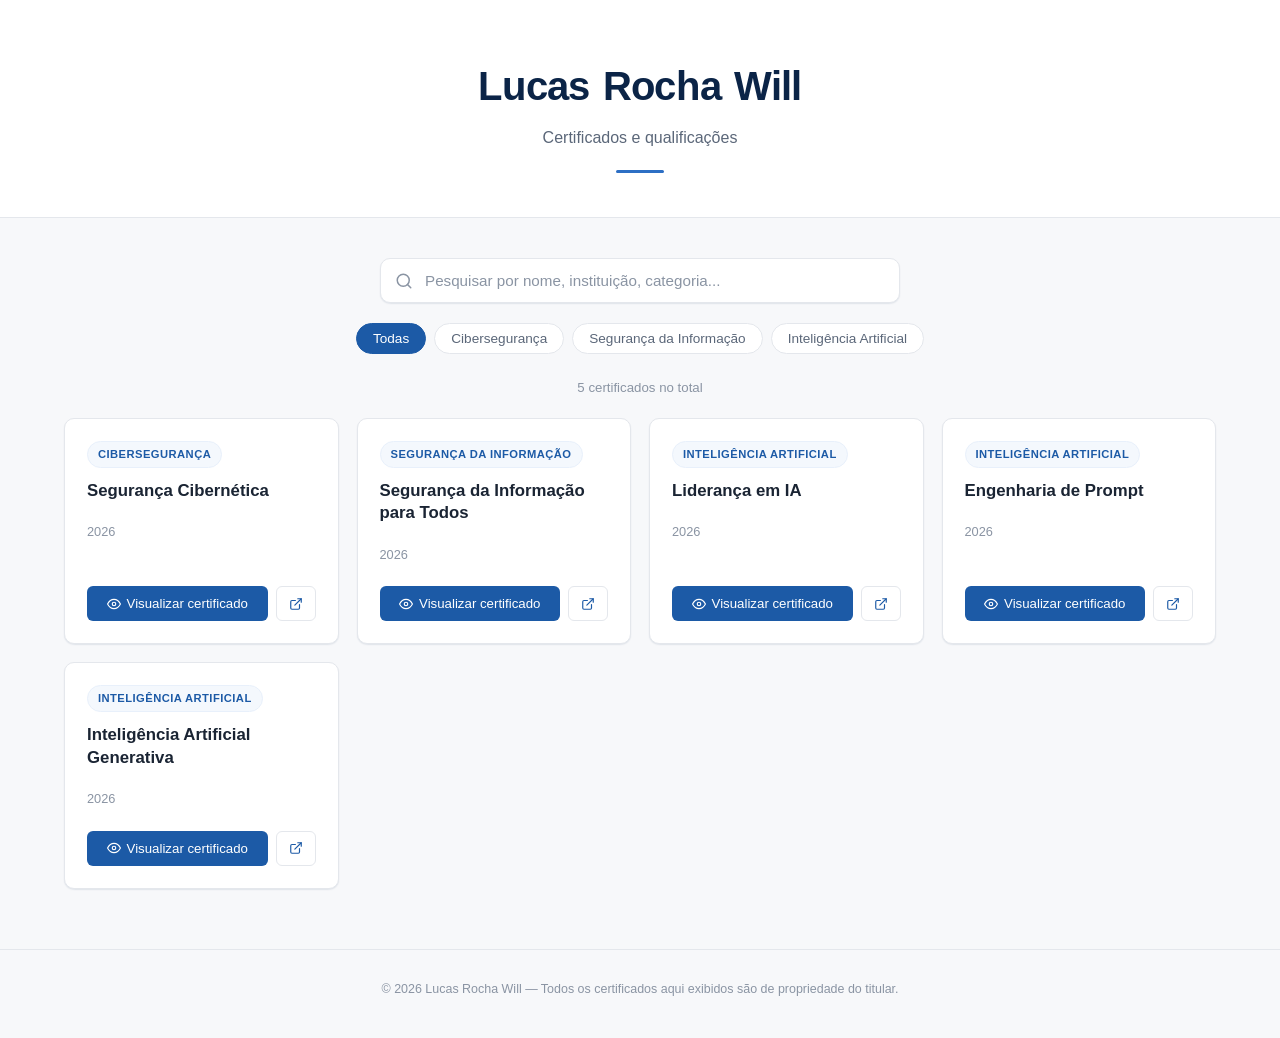
==== index.html @ bfa63f39 "Add files via upload" ====
<!DOCTYPE html>
<html lang="pt-BR">
<head>
<meta charset="UTF-8">
<meta name="viewport" content="width=device-width, initial-scale=1.0, viewport-fit=cover">
<title>Lucas R. W — Meus Certificados</title>
<meta name="description" content="Todos os certificados de Lucas Rocha Will, cursos e formações nas áreas de tecnologia, informática, segurança da informação, cibersegurança e inteligência artificial.">
<meta name="author" content="Lucas Rocha Will">
<meta name="language" content="pt-BR">
<meta name="robots" content="index, follow">
<meta name="googlebot" content="index, follow">
<meta name="keywords" content="lucas will, lucas rocha, lucas rw, Lucas Rocha Will, certificados, certificados profissionais, certificados acadêmicos, cursos, formação, tecnologia, informática, segurança da informação, segurança cibernética, cibersegurança, inteligência artificial, engenharia de prompt">
<meta name="theme-color" content="#0f172a">
<meta property="og:title" content="Lucas R. W. — Certificados.">
<meta property="og:description" content="Confira os certificados e cursos de Lucas Rocha Will nas áreas de tecnologia, informática, segurança da informação, cibersegurança e inteligência artificial.">
<meta property="og:type" content="website">
<meta property="og:locale" content="pt_BR">
<meta property="og:site_name" content="Lucas R. W. — Certificados.">
<meta property="og:url" content="https://lucsrw.github.io">
<meta name="twitter:card" content="summary_large_image">
<meta name="twitter:title" content="Lucas Rocha Will — Meus Certificados">
<meta name="twitter:description" content="Portfólio de certificados e cursos de Lucas Rocha Will nas áreas de tecnologia, segurança da informação, cibersegurança e inteligência artificial.">
<style>
:root{--azul-900:#0b2447;--azul-800:#10315a;--azul-700:#14417a;--azul-600:#1c5aa6;--azul-500:#2d6fc4;--azul-400:#4d8ede;--azul-100:#e8f0fb;--azul-50:#f4f8fd;--branco:#ffffff;--cinza-fundo:#f7f8fa;--cinza-borda:#e4e7ec;--texto-principal:#1a2433;--texto-secundario:#5b6779;--texto-terciario:#8a94a3;--sombra-leve:0 1px 2px rgba(16, 49, 90, 0.06), 0 1px 1px rgba(16, 49, 90, 0.04);--sombra-media:0 8px 24px rgba(16, 49, 90, 0.10);--raio:10px;--raio-peq:6px;--fonte:-apple-system, BlinkMacSystemFont, "Segoe UI", Roboto, "Inter", Helvetica, Arial, sans-serif;--altura-tela:100vh}@supports (height:100dvh){:root{--altura-tela:100dvh}}*{margin:0;padding:0;box-sizing:border-box}html{scroll-behavior:smooth}body{font-family:var(--fonte);background:var(--cinza-fundo);color:var(--texto-principal);line-height:1.5;-webkit-font-smoothing:antialiased}img,svg{display:block;max-width:100%}a{color:inherit;text-decoration:none}button{font-family:inherit;cursor:pointer;border:none;background:none}a:focus-visible,button:focus-visible,input:focus-visible{outline:2px solid var(--azul-500);outline-offset:2px;border-radius:var(--raio-peq)}.cabecalho{background:var(--branco);border-bottom:1px solid var(--cinza-borda);padding:56px 24px 44px;text-align:center}.cabecalho__nome{font-size:clamp(1.75rem, 4vw, 2.5rem);font-weight:700;letter-spacing:-.02em;color:var(--azul-900)}.cabecalho__nome .cabecalho__letra{display:inline-block;opacity:0;transform:translateY(24px) rotate(6deg) scale(.6);filter:blur(4px);animation:encaixarLetra 0.7s cubic-bezier(.2,.9,.25,1.1) forwards;animation-delay:calc(var(--indice-letra) * 45ms)}.cabecalho__nome .cabecalho__espaco{display:inline-block;width:.32em}@keyframes encaixarLetra{0%{opacity:0;transform:translateY(24px) rotate(6deg) scale(.6);filter:blur(4px)}60%{opacity:1;transform:translateY(-3px) rotate(-1deg) scale(1.04);filter:blur(0)}100%{opacity:1;transform:translateY(0) rotate(0) scale(1);filter:blur(0)}}.cabecalho__subtitulo{margin-top:10px;font-size:1rem;color:var(--texto-secundario);font-weight:400;opacity:0;animation:surgirSuave 0.6s ease forwards;animation-delay:0.9s}.cabecalho__linha{width:48px;height:3px;background:var(--azul-500);border-radius:2px;margin:20px auto 0;transform:scaleX(0);animation:expandirLinha 0.6s ease forwards;animation-delay:1.1s}@keyframes surgirSuave{from{opacity:0;transform:translateY(8px)}to{opacity:1;transform:translateY(0)}}@keyframes expandirLinha{to{transform:scaleX(1)}}@media (prefers-reduced-motion:reduce){.cabecalho__nome .cabecalho__letra,.cabecalho__subtitulo,.cabecalho__linha{animation:none!important;opacity:1!important;transform:none!important;filter:none!important}}.container{max-width:1200px;margin:0 auto;padding:0 24px}.barra-ferramentas{padding:40px 0 24px;position:sticky;top:0;background:var(--cinza-fundo);z-index:10}.busca{position:relative;max-width:520px;margin:0 auto 20px}.busca__input{width:100%;padding:13px 16px 13px 44px;font-size:.95rem;color:var(--texto-principal);background:var(--branco);border:1px solid var(--cinza-borda);border-radius:var(--raio);box-shadow:var(--sombra-leve);transition:border-color 0.15s ease,box-shadow 0.15s ease}.busca__input::placeholder{color:var(--texto-terciario)}.busca__input:focus{border-color:var(--azul-500);box-shadow:0 0 0 3px var(--azul-100)}.busca__icone{position:absolute;left:15px;top:50%;transform:translateY(-50%);width:18px;height:18px;color:var(--texto-terciario);pointer-events:none}.filtros{display:flex;flex-wrap:wrap;justify-content:center;gap:8px}.filtro-btn{padding:7px 16px;font-size:.85rem;font-weight:500;color:var(--texto-secundario);background:var(--branco);border:1px solid var(--cinza-borda);border-radius:999px;transition:all 0.15s ease;white-space:nowrap}.filtro-btn:hover{border-color:var(--azul-400);color:var(--azul-600)}.filtro-btn.ativo{background:var(--azul-600);border-color:var(--azul-600);color:var(--branco)}.info-resultado{text-align:center;font-size:.83rem;color:var(--texto-terciario);padding-bottom:20px}.grid-certificados{display:grid;grid-template-columns:1fr;gap:18px;padding-bottom:60px}@media (min-width:620px){.grid-certificados{grid-template-columns:repeat(2,1fr)}}@media (min-width:960px){.grid-certificados{grid-template-columns:repeat(3,1fr)}}@media (min-width:1280px){.grid-certificados{grid-template-columns:repeat(4,1fr)}}.card{background:var(--branco);border:1px solid var(--cinza-borda);border-radius:var(--raio);box-shadow:var(--sombra-leve);padding:22px;display:flex;flex-direction:column;gap:12px;transition:box-shadow 0.2s ease,transform 0.2s ease,border-color 0.2s ease}.card:hover{box-shadow:var(--sombra-media);transform:translateY(-2px);border-color:var(--azul-100)}.card__categoria{display:inline-flex;align-self:flex-start;font-size:.7rem;font-weight:600;letter-spacing:.04em;text-transform:uppercase;color:var(--azul-600);background:var(--azul-50);border:1px solid var(--azul-100);padding:4px 10px;border-radius:999px}.card__titulo{font-size:1.05rem;font-weight:600;color:var(--texto-principal);line-height:1.35}.card__instituicao{font-size:.88rem;color:var(--texto-secundario)}.card__data{font-size:.8rem;color:var(--texto-terciario);margin-top:-4px}.card__acoes{margin-top:auto;padding-top:10px;display:flex;gap:8px;flex-wrap:wrap}.btn{display:inline-flex;align-items:center;justify-content:center;gap:6px;font-size:.83rem;font-weight:500;padding:9px 14px;border-radius:var(--raio-peq);border:1px solid #fff0;transition:background 0.15s ease,border-color 0.15s ease,color 0.15s ease;flex:1;white-space:nowrap}.btn svg{width:14px;height:14px;flex-shrink:0}.btn--principal{background:var(--azul-600);color:var(--branco)}.btn--principal:hover{background:var(--azul-700)}.btn--secundario{background:var(--branco);color:var(--azul-600);border-color:var(--cinza-borda);flex:0 0 auto;padding:9px 12px}.btn--secundario:hover{border-color:var(--azul-400);background:var(--azul-50)}.estado-vazio{grid-column:1 / -1;text-align:center;padding:70px 20px;color:var(--texto-terciario)}.estado-vazio svg{width:40px;height:40px;margin:0 auto 14px;color:var(--azul-100);stroke:var(--azul-300,#9dbde7)}.estado-vazio p{font-size:.95rem}.rodape{text-align:center;padding:30px 20px 40px;font-size:.78rem;color:var(--texto-terciario);border-top:1px solid var(--cinza-borda)}.modal-overlay{position:fixed;inset:0;height:var(--altura-tela);background:rgb(11 36 71 / .55);backdrop-filter:blur(2px);display:flex;align-items:center;justify-content:center;padding:16px;z-index:100;opacity:0;pointer-events:none;transition:opacity 0.2s ease}.modal-overlay.aberto{opacity:1;pointer-events:auto}.modal{background:var(--branco);border-radius:var(--raio);width:100%;max-width:900px;height:min(90vh, 90dvh, 820px);max-height:100%;display:flex;flex-direction:column;overflow:hidden;box-shadow:0 20px 60px rgb(11 36 71 / .35);transform:translateY(10px) scale(.98);transition:transform 0.2s ease}.modal-overlay.aberto .modal{transform:translateY(0) scale(1)}.modal__header{flex-shrink:0;display:flex;align-items:center;justify-content:space-between;gap:12px;padding:16px 20px;padding-top:max(16px, env(safe-area-inset-top));border-bottom:1px solid var(--cinza-borda);flex-wrap:wrap}.modal__titulos{min-width:0;flex:1 1 auto}.modal__titulo{font-size:.98rem;font-weight:600;color:var(--texto-principal);overflow:hidden;text-overflow:ellipsis;white-space:nowrap}.modal__subtitulo{font-size:.8rem;color:var(--texto-terciario);overflow:hidden;text-overflow:ellipsis;white-space:nowrap}.modal__botoes{display:flex;align-items:center;gap:8px;flex-shrink:0}.modal__fechar{width:34px;height:34px;display:flex;align-items:center;justify-content:center;border-radius:var(--raio-peq);color:var(--texto-secundario);transition:background 0.15s ease,color 0.15s ease;flex-shrink:0}.modal__fechar:hover{background:#fde8e8;color:#c0392b}.modal__fechar svg{width:18px;height:18px}.modal__corpo{flex:1 1 auto;min-height:0;background:var(--cinza-fundo);position:relative}.modal__corpo iframe{width:100%;height:100%;border:none;display:block}.modal__fallback{position:absolute;inset:0;display:none;flex-direction:column;align-items:center;justify-content:center;gap:14px;padding:30px;text-align:center;color:var(--texto-secundario)}.modal__fallback.visivel{display:flex}.visualmente-oculto{position:absolute;width:1px;height:1px;overflow:hidden;clip:rect(0,0,0,0);white-space:nowrap}@media (max-width:619px){.cabecalho{padding:44px 20px 34px}.barra-ferramentas{padding:28px 0 18px}.modal-overlay{padding:0;align-items:stretch;justify-content:stretch}.modal{height:var(--altura-tela);max-height:var(--altura-tela);max-width:100%;border-radius:0}.modal__header{padding:14px 16px;padding-top:max(14px, env(safe-area-inset-top))}.modal__botoes .btn--secundario span{display:none}}
</style>
</head>
<body>
  <header class="cabecalho"><h1 class="cabecalho__nome" id="cabecalho-nome" aria-label="Lucas Rocha Will"></h1><p class="cabecalho__subtitulo">Certificados e qualificações</p><div class="cabecalho__linha" aria-hidden="true"></div></header><main class="container"><section class="barra-ferramentas" aria-label="Busca e filtros de certificados"><div class="busca"><svg class="busca__icone" viewBox="0 0 24 24" fill="none" stroke="currentColor" stroke-width="2" stroke-linecap="round" stroke-linejoin="round" aria-hidden="true"><circle cx="11" cy="11" r="8"></circle><line x1="21" y1="21" x2="16.65" y2="16.65"></line></svg><label for="campo-busca" class="visualmente-oculto">Pesquisar certificados</label><input type="text" id="campo-busca" class="busca__input" placeholder="Pesquisar por nome, instituição, categoria..." autocomplete="off" ></div><div class="filtros" id="filtros" role="group" aria-label="Filtrar por categoria"></div></section><p class="info-resultado" id="info-resultado" aria-live="polite"></p><section class="grid-certificados" id="grid-certificados" aria-live="polite"></section></main><footer class="rodape"><p>&copy; <span id="ano-atual"></span> Lucas Rocha Will — Todos os certificados aqui exibidos são de propriedade do titular.</p></footer><div class="modal-overlay" id="sobreposicao-modal" role="dialog" aria-modal="true" aria-labelledby="modal-titulo"><div class="modal"><div class="modal__header"><div class="modal__titulos"><p class="modal__titulo" id="modal-titulo">Título do certificado</p><p class="modal__subtitulo" id="modal-subtitulo">Instituição</p></div><div class="modal__botoes"><a href="#" target="_blank" rel="noopener" class="btn btn--secundario" id="modal-abrir-nova-aba"><svg viewBox="0 0 24 24" fill="none" stroke="currentColor" stroke-width="2" stroke-linecap="round" stroke-linejoin="round" aria-hidden="true"><path d="M18 13v6a2 2 0 0 1-2 2H5a2 2 0 0 1-2-2V8a2 2 0 0 1 2-2h6"></path><polyline points="15 3 21 3 21 9"></polyline><line x1="10" y1="14" x2="21" y2="3"></line></svg><span>Nova aba</span></a><button class="modal__fechar" id="modal-fechar" aria-label="Fechar visualização"><svg viewBox="0 0 24 24" fill="none" stroke="currentColor" stroke-width="2" stroke-linecap="round" stroke-linejoin="round" aria-hidden="true"><line x1="18" y1="6" x2="6" y2="18"></line><line x1="6" y1="6" x2="18" y2="18"></line></svg></button></div></div><div class="modal__corpo"><iframe id="modal-iframe" title="Visualização do certificado em PDF"></iframe><div class="modal__fallback" id="modal-fallback"><p>Não foi possível exibir o PDF diretamente neste navegador.</p><a href="#" target="_blank" rel="noopener" class="btn btn--principal" id="modal-fallback-link" style="flex:none; padding:10px 20px;"> Abrir PDF em nova aba </a></div></div></div></div>
  <script>
const certificados=[{titulo:"Segurança Cibernética",instituicao:"",categoria:"Cibersegurança",data:"2026",arquivo:"certificados/seguranca-cibernetica.pdf",palavrasChave:["segurança","cibernética","cibersegurança"]},{titulo:"Segurança da Informação para Todos",instituicao:"",categoria:"Segurança da Informação",data:"2026",arquivo:"certificados/seguranca-da-informacao-para-todos.pdf",palavrasChave:["segurança","informação","segurança da informação"]},{titulo:"Liderança em IA",instituicao:"",categoria:"Inteligência Artificial",data:"2026",arquivo:"certificados/lideranca-em-ia.pdf",palavrasChave:["liderança","IA","inteligência artificial"]},{titulo:"Engenharia de Prompt",instituicao:"",categoria:"Inteligência Artificial",data:"2026",arquivo:"certificados/engenharia-de-prompt.pdf",palavrasChave:["engenharia de prompt","prompt","IA","inteligência artificial"]},{titulo:"Inteligência Artificial Generativa",instituicao:"",categoria:"Inteligência Artificial",data:"2026",arquivo:"certificados/inteligencia-artificial-generativa.pdf",palavrasChave:["inteligência artificial","IA","IA generativa","inteligência artificial generativa"]}];const elementoGrade=document.getElementById('grid-certificados');const elementoBusca=document.getElementById('campo-busca');const elementoFiltros=document.getElementById('filtros');const elementoInfoResultado=document.getElementById('info-resultado');const elementoNomeCabecalho=document.getElementById('cabecalho-nome');const sobreposicaoModal=document.getElementById('sobreposicao-modal');const iframeModal=document.getElementById('modal-iframe');const tituloModal=document.getElementById('modal-titulo');const subtituloModal=document.getElementById('modal-subtitulo');const linkNovaAbaModal=document.getElementById('modal-abrir-nova-aba');const botaoFecharModal=document.getElementById('modal-fechar');const fallbackModal=document.getElementById('modal-fallback');const linkFallbackModal=document.getElementById('modal-fallback-link');let categoriaAtiva='Todas';let ultimoElementoFocado=null;const iconeOlho=`
    <svg viewBox="0 0 24 24" fill="none" stroke="currentColor" stroke-width="2" stroke-linecap="round" stroke-linejoin="round" aria-hidden="true">
      <path d="M1 12s4-8 11-8 11 8 11 8-4 8-11 8-11-8-11-8z"></path>
      <circle cx="12" cy="12" r="3"></circle>
    </svg>`;const iconeExterno=`
    <svg viewBox="0 0 24 24" fill="none" stroke="currentColor" stroke-width="2" stroke-linecap="round" stroke-linejoin="round" aria-hidden="true">
      <path d="M18 13v6a2 2 0 0 1-2 2H5a2 2 0 0 1-2-2V8a2 2 0 0 1 2-2h6"></path>
      <polyline points="15 3 21 3 21 9"></polyline>
      <line x1="10" y1="14" x2="21" y2="3"></line>
    </svg>`;function animarNomeCabecalho(){const nome='Lucas Rocha Will';elementoNomeCabecalho.innerHTML=nome.split('').map((caractere,indice)=>{if(caractere===' '){return'<span class="cabecalho__espaco" aria-hidden="true"></span>'}
return `<span class="cabecalho__letra" style="--indice-letra:${indice}" aria-hidden="true">${escaparHtml(caractere)}</span>`}).join('')}
function montarFiltros(){const categorias=['Todas',...new Set(certificados.map(c=>c.categoria))];elementoFiltros.innerHTML=categorias.map(cat=>`
      <button
        class="filtro-btn ${cat === categoriaAtiva ? 'ativo' : ''}"
        data-categoria="${escaparHtml(cat)}"
        aria-pressed="${cat === categoriaAtiva}"
      >${escaparHtml(cat)}</button>
    `).join('');elementoFiltros.querySelectorAll('.filtro-btn').forEach(botao=>{botao.addEventListener('click',()=>{categoriaAtiva=botao.dataset.categoria;montarFiltros();renderizarCertificados()})})}
function normalizar(texto){return(texto||'').toString().toLowerCase().normalize('NFD').replace(/[\u0300-\u036f]/g,'')}
function escaparHtml(texto){const div=document.createElement('div');div.textContent=texto;return div.innerHTML}
function filtrarCertificados(){const termo=normalizar(elementoBusca.value.trim());return certificados.filter(certificado=>{const combinaCategoria=categoriaAtiva==='Todas'||certificado.categoria===categoriaAtiva;if(!combinaCategoria)return!1;if(!termo)return!0;const camposBusca=normalizar([certificado.titulo,certificado.instituicao,certificado.categoria,...(certificado.palavrasChave||[])].join(' '));return camposBusca.includes(termo)})}
function renderizarCertificados(){const resultado=filtrarCertificados();if(resultado.length===0){elementoGrade.innerHTML=`
        <div class="estado-vazio">
          <svg viewBox="0 0 24 24" fill="none" stroke="currentColor" stroke-width="1.5" stroke-linecap="round" stroke-linejoin="round" aria-hidden="true">
            <path d="M14 2H6a2 2 0 0 0-2 2v16a2 2 0 0 0 2 2h12a2 2 0 0 0 2-2V8z"></path>
            <polyline points="14 2 14 8 20 8"></polyline>
          </svg>
          <p>Nenhum certificado encontrado.</p>
        </div>
      `;elementoInfoResultado.textContent='';return}
elementoGrade.innerHTML=resultado.map((certificado,indice)=>`
      <article class="card">
        <span class="card__categoria">${escaparHtml(certificado.categoria)}</span>
        <h2 class="card__titulo">${escaparHtml(certificado.titulo)}</h2>
        <p class="card__instituicao">${escaparHtml(certificado.instituicao)}</p>
        ${certificado.data ? `<p class="card__data">${escaparHtml(certificado.data)}</p>` : ''}
        <div class="card__acoes">
          <button class="btn btn--principal" data-abrir-modal="${indice}">
            ${iconeOlho}
            Visualizar certificado
          </button>
          <a class="btn btn--secundario" href="${escaparHtml(certificado.arquivo)}" target="_blank" rel="noopener" aria-label="Abrir ${escaparHtml(certificado.titulo)} em nova aba">
            ${iconeExterno}
          </a>
        </div>
      </article>
    `).join('');elementoGrade.querySelectorAll('[data-abrir-modal]').forEach(botao=>{botao.addEventListener('click',()=>{const certificado=resultado[Number(botao.dataset.abrirModal)];abrirModal(certificado)})});const total=certificados.length;const encontrados=resultado.length;elementoInfoResultado.textContent=(elementoBusca.value.trim()||categoriaAtiva!=='Todas')?`${encontrados} de ${total} certificado${total !== 1 ? 's' : ''} encontrado${encontrados !== 1 ? 's' : ''}`:`${total} certificado${total !== 1 ? 's' : ''} no total`}
function abrirModal(certificado){ultimoElementoFocado=document.activeElement;tituloModal.textContent=certificado.titulo;subtituloModal.textContent=certificado.instituicao;linkNovaAbaModal.href=certificado.arquivo;linkFallbackModal.href=certificado.arquivo;fallbackModal.classList.remove('visivel');iframeModal.style.display='block';iframeModal.src=certificado.arquivo;iframeModal.onerror=()=>{iframeModal.style.display='none';fallbackModal.classList.add('visivel')};sobreposicaoModal.classList.add('aberto');document.body.style.overflow='hidden';botaoFecharModal.focus()}
function fecharModal(){sobreposicaoModal.classList.remove('aberto');document.body.style.overflow='';iframeModal.src='';if(ultimoElementoFocado){ultimoElementoFocado.focus()}}
botaoFecharModal.addEventListener('click',fecharModal);sobreposicaoModal.addEventListener('click',(evento)=>{if(evento.target===sobreposicaoModal)fecharModal();});document.addEventListener('keydown',(evento)=>{if(evento.key==='Escape'&&sobreposicaoModal.classList.contains('aberto')){fecharModal()}});elementoBusca.addEventListener('input',renderizarCertificados);document.getElementById('ano-atual').textContent=new Date().getFullYear();animarNomeCabecalho();montarFiltros();renderizarCertificados()
  </script>
</body>
</html>
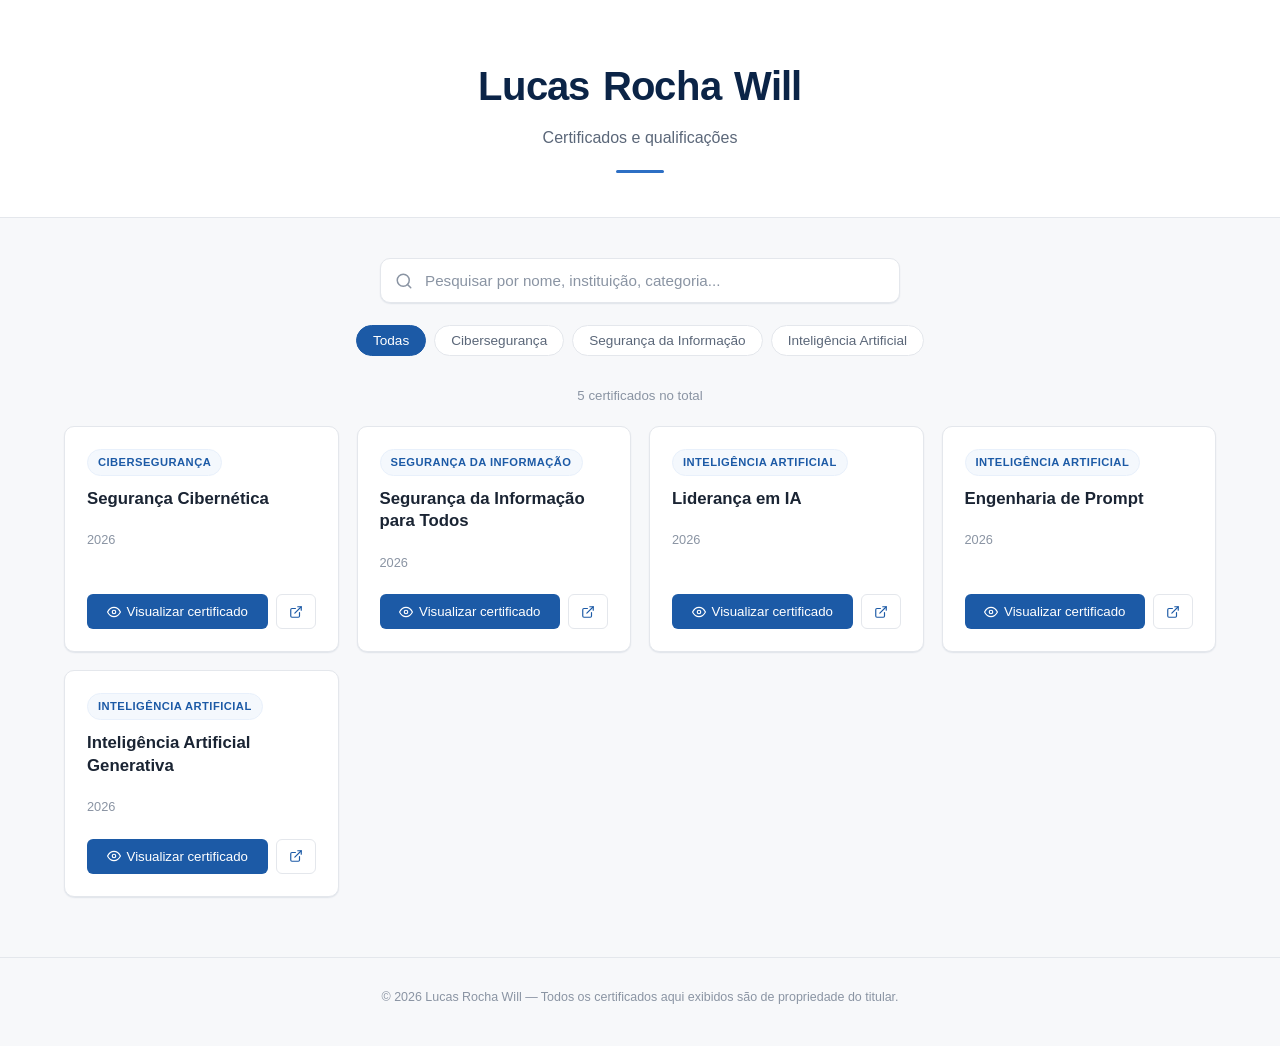
==== commit b6aa87b9: "update fix bug" ====
--- a/index.html
+++ b/index.html
@@ -21,8 +21,7 @@
 <meta name="twitter:title" content="Lucas Rocha Will — Meus Certificados">
 <meta name="twitter:description" content="Portfólio de certificados e cursos de Lucas Rocha Will nas áreas de tecnologia, segurança da informação, cibersegurança e inteligência artificial.">
 <style>
-:root{--azul-900:#0b2447;--azul-800:#10315a;--azul-700:#14417a;--azul-600:#1c5aa6;--azul-500:#2d6fc4;--azul-400:#4d8ede;--azul-100:#e8f0fb;--azul-50:#f4f8fd;--branco:#ffffff;--cinza-fundo:#f7f8fa;--cinza-borda:#e4e7ec;--texto-principal:#1a2433;--texto-secundario:#5b6779;--texto-terciario:#8a94a3;--sombra-leve:0 1px 2px rgba(16, 49, 90, 0.06), 0 1px 1px rgba(16, 49, 90, 0.04);--sombra-media:0 8px 24px rgba(16, 49, 90, 0.10);--raio:10px;--raio-peq:6px;--fonte:-apple-system, BlinkMacSystemFont, "Segoe UI", Roboto, "Inter", Helvetica, Arial, sans-serif;--altura-tela:100vh}@supports (height:100dvh){:root{--altura-tela:100dvh}}*{margin:0;padding:0;box-sizing:border-box}html{scroll-behavior:smooth}body{font-family:var(--fonte);background:var(--cinza-fundo);color:var(--texto-principal);line-height:1.5;-webkit-font-smoothing:antialiased}img,svg{display:block;max-width:100%}a{color:inherit;text-decoration:none}button{font-family:inherit;cursor:pointer;border:none;background:none}a:focus-visible,button:focus-visible,input:focus-visible{outline:2px solid var(--azul-500);outline-offset:2px;border-radius:var(--raio-peq)}.cabecalho{background:var(--branco);border-bottom:1px solid var(--cinza-borda);padding:56px 24px 44px;text-align:center}.cabecalho__nome{font-size:clamp(1.75rem, 4vw, 2.5rem);font-weight:700;letter-spacing:-.02em;color:var(--azul-900)}.cabecalho__nome .cabecalho__letra{display:inline-block;opacity:0;transform:translateY(24px) rotate(6deg) scale(.6);filter:blur(4px);animation:encaixarLetra 0.7s cubic-bezier(.2,.9,.25,1.1) forwards;animation-delay:calc(var(--indice-letra) * 45ms)}.cabecalho__nome .cabecalho__espaco{display:inline-block;width:.32em}@keyframes encaixarLetra{0%{opacity:0;transform:translateY(24px) rotate(6deg) scale(.6);filter:blur(4px)}60%{opacity:1;transform:translateY(-3px) rotate(-1deg) scale(1.04);filter:blur(0)}100%{opacity:1;transform:translateY(0) rotate(0) scale(1);filter:blur(0)}}.cabecalho__subtitulo{margin-top:10px;font-size:1rem;color:var(--texto-secundario);font-weight:400;opacity:0;animation:surgirSuave 0.6s ease forwards;animation-delay:0.9s}.cabecalho__linha{width:48px;height:3px;background:var(--azul-500);border-radius:2px;margin:20px auto 0;transform:scaleX(0);animation:expandirLinha 0.6s ease forwards;animation-delay:1.1s}@keyframes surgirSuave{from{opacity:0;transform:translateY(8px)}to{opacity:1;transform:translateY(0)}}@keyframes expandirLinha{to{transform:scaleX(1)}}@media (prefers-reduced-motion:reduce){.cabecalho__nome .cabecalho__letra,.cabecalho__subtitulo,.cabecalho__linha{animation:none!important;opacity:1!important;transform:none!important;filter:none!important}}.container{max-width:1200px;margin:0 auto;padding:0 24px}.barra-ferramentas{padding:40px 0 24px;position:sticky;top:0;background:var(--cinza-fundo);z-index:10}.busca{position:relative;max-width:520px;margin:0 auto 20px}.busca__input{width:100%;padding:13px 16px 13px 44px;font-size:.95rem;color:var(--texto-principal);background:var(--branco);border:1px solid var(--cinza-borda);border-radius:var(--raio);box-shadow:var(--sombra-leve);transition:border-color 0.15s ease,box-shadow 0.15s ease}.busca__input::placeholder{color:var(--texto-terciario)}.busca__input:focus{border-color:var(--azul-500);box-shadow:0 0 0 3px var(--azul-100)}.busca__icone{position:absolute;left:15px;top:50%;transform:translateY(-50%);width:18px;height:18px;color:var(--texto-terciario);pointer-events:none}.filtros{display:flex;flex-wrap:wrap;justify-content:center;gap:8px}.filtro-btn{padding:7px 16px;font-size:.85rem;font-weight:500;color:var(--texto-secundario);background:var(--branco);border:1px solid var(--cinza-borda);border-radius:999px;transition:all 0.15s ease;white-space:nowrap}.filtro-btn:hover{border-color:var(--azul-400);color:var(--azul-600)}.filtro-btn.ativo{background:var(--azul-600);border-color:var(--azul-600);color:var(--branco)}.info-resultado{text-align:center;font-size:.83rem;color:var(--texto-terciario);padding-bottom:20px}.grid-certificados{display:grid;grid-template-columns:1fr;gap:18px;padding-bottom:60px}@media (min-width:620px){.grid-certificados{grid-template-columns:repeat(2,1fr)}}@media (min-width:960px){.grid-certificados{grid-template-columns:repeat(3,1fr)}}@media (min-width:1280px){.grid-certificados{grid-template-columns:repeat(4,1fr)}}.card{background:var(--branco);border:1px solid var(--cinza-borda);border-radius:var(--raio);box-shadow:var(--sombra-leve);padding:22px;display:flex;flex-direction:column;gap:12px;transition:box-shadow 0.2s ease,transform 0.2s ease,border-color 0.2s ease}.card:hover{box-shadow:var(--sombra-media);transform:translateY(-2px);border-color:var(--azul-100)}.card__categoria{display:inline-flex;align-self:flex-start;font-size:.7rem;font-weight:600;letter-spacing:.04em;text-transform:uppercase;color:var(--azul-600);background:var(--azul-50);border:1px solid var(--azul-100);padding:4px 10px;border-radius:999px}.card__titulo{font-size:1.05rem;font-weight:600;color:var(--texto-principal);line-height:1.35}.card__instituicao{font-size:.88rem;color:var(--texto-secundario)}.card__data{font-size:.8rem;color:var(--texto-terciario);margin-top:-4px}.card__acoes{margin-top:auto;padding-top:10px;display:flex;gap:8px;flex-wrap:wrap}.btn{display:inline-flex;align-items:center;justify-content:center;gap:6px;font-size:.83rem;font-weight:500;padding:9px 14px;border-radius:var(--raio-peq);border:1px solid #fff0;transition:background 0.15s ease,border-color 0.15s ease,color 0.15s ease;flex:1;white-space:nowrap}.btn svg{width:14px;height:14px;flex-shrink:0}.btn--principal{background:var(--azul-600);color:var(--branco)}.btn--principal:hover{background:var(--azul-700)}.btn--secundario{background:var(--branco);color:var(--azul-600);border-color:var(--cinza-borda);flex:0 0 auto;padding:9px 12px}.btn--secundario:hover{border-color:var(--azul-400);background:var(--azul-50)}.estado-vazio{grid-column:1 / -1;text-align:center;padding:70px 20px;color:var(--texto-terciario)}.estado-vazio svg{width:40px;height:40px;margin:0 auto 14px;color:var(--azul-100);stroke:var(--azul-300,#9dbde7)}.estado-vazio p{font-size:.95rem}.rodape{text-align:center;padding:30px 20px 40px;font-size:.78rem;color:var(--texto-terciario);border-top:1px solid var(--cinza-borda)}.modal-overlay{position:fixed;inset:0;height:var(--altura-tela);background:rgb(11 36 71 / .55);backdrop-filter:blur(2px);display:flex;align-items:center;justify-content:center;padding:16px;z-index:100;opacity:0;pointer-events:none;transition:opacity 0.2s ease}.modal-overlay.aberto{opacity:1;pointer-events:auto}.modal{background:var(--branco);border-radius:var(--raio);width:100%;max-width:900px;height:min(90vh, 90dvh, 820px);max-height:100%;display:flex;flex-direction:column;overflow:hidden;box-shadow:0 20px 60px rgb(11 36 71 / .35);transform:translateY(10px) scale(.98);transition:transform 0.2s ease}.modal-overlay.aberto .modal{transform:translateY(0) scale(1)}.modal__header{flex-shrink:0;display:flex;align-items:center;justify-content:space-between;gap:12px;padding:16px 20px;padding-top:max(16px, env(safe-area-inset-top));border-bottom:1px solid var(--cinza-borda);flex-wrap:wrap}.modal__titulos{min-width:0;flex:1 1 auto}.modal__titulo{font-size:.98rem;font-weight:600;color:var(--texto-principal);overflow:hidden;text-overflow:ellipsis;white-space:nowrap}.modal__subtitulo{font-size:.8rem;color:var(--texto-terciario);overflow:hidden;text-overflow:ellipsis;white-space:nowrap}.modal__botoes{display:flex;align-items:center;gap:8px;flex-shrink:0}.modal__fechar{width:34px;height:34px;display:flex;align-items:center;justify-content:center;border-radius:var(--raio-peq);color:var(--texto-secundario);transition:background 0.15s ease,color 0.15s ease;flex-shrink:0}.modal__fechar:hover{background:#fde8e8;color:#c0392b}.modal__fechar svg{width:18px;height:18px}.modal__corpo{flex:1 1 auto;min-height:0;background:var(--cinza-fundo);position:relative}.modal__corpo iframe{width:100%;height:100%;border:none;display:block}.modal__fallback{position:absolute;inset:0;display:none;flex-direction:column;align-items:center;justify-content:center;gap:14px;padding:30px;text-align:center;color:var(--texto-secundario)}.modal__fallback.visivel{display:flex}.visualmente-oculto{position:absolute;width:1px;height:1px;overflow:hidden;clip:rect(0,0,0,0);white-space:nowrap}@media (max-width:619px){.cabecalho{padding:44px 20px 34px}.barra-ferramentas{padding:28px 0 18px}.modal-overlay{padding:0;align-items:stretch;justify-content:stretch}.modal{height:var(--altura-tela);max-height:var(--altura-tela);max-width:100%;border-radius:0}.modal__header{padding:14px 16px;padding-top:max(14px, env(safe-area-inset-top))}.modal__botoes .btn--secundario span{display:none}}
-</style>
+:root{--azul-900:#0b2447;--azul-800:#10315a;--azul-700:#14417a;--azul-600:#1c5aa6;--azul-500:#2d6fc4;--azul-400:#4d8ede;--azul-100:#e8f0fb;--azul-50:#f4f8fd;--branco:#ffffff;--cinza-fundo:#f7f8fa;--cinza-borda:#e4e7ec;--texto-principal:#1a2433;--texto-secundario:#5b6779;--texto-terciario:#8a94a3;--sombra-leve:0 1px 2px rgba(16, 49, 90, 0.06), 0 1px 1px rgba(16, 49, 90, 0.04);--sombra-media:0 8px 24px rgba(16, 49, 90, 0.10);--raio:10px;--raio-peq:6px;--fonte:-apple-system, BlinkMacSystemFont, "Segoe UI", Roboto, "Inter", Helvetica, Arial, sans-serif;--altura-tela:100vh}@supports (height:100dvh){:root{--altura-tela:100dvh}}*{margin:0;padding:0;box-sizing:border-box}html{scroll-behavior:smooth}body{font-family:var(--fonte);background:var(--cinza-fundo);color:var(--texto-principal);line-height:1.5;-webkit-font-smoothing:antialiased}img,svg{display:block;max-width:100%}a{color:inherit;text-decoration:none}button{font-family:inherit;cursor:pointer;border:none;background:none}a:focus-visible,button:focus-visible,input:focus-visible{outline:2px solid var(--azul-500);outline-offset:2px;border-radius:var(--raio-peq)}.cabecalho{background:var(--branco);border-bottom:1px solid var(--cinza-borda);padding:56px 24px 44px;text-align:center}.cabecalho__nome{font-size:clamp(1.75rem, 4vw, 2.5rem);font-weight:700;letter-spacing:-.02em;color:var(--azul-900)}.cabecalho__nome .cabecalho__letra{display:inline-block;opacity:0;transform:translateY(24px) rotate(6deg) scale(.6);filter:blur(4px);animation:encaixarLetra 0.7s cubic-bezier(.2,.9,.25,1.1) forwards;animation-delay:calc(var(--indice-letra) * 45ms)}.cabecalho__nome .cabecalho__espaco{display:inline-block;width:.32em}@keyframes encaixarLetra{0%{opacity:0;transform:translateY(24px) rotate(6deg) scale(.6);filter:blur(4px)}60%{opacity:1;transform:translateY(-3px) rotate(-1deg) scale(1.04);filter:blur(0)}100%{opacity:1;transform:translateY(0) rotate(0) scale(1);filter:blur(0)}}.cabecalho__subtitulo{margin-top:10px;font-size:1rem;color:var(--texto-secundario);font-weight:400;opacity:0;animation:surgirSuave 0.6s ease forwards;animation-delay:0.9s}.cabecalho__linha{width:48px;height:3px;background:var(--azul-500);border-radius:2px;margin:20px auto 0;transform:scaleX(0);animation:expandirLinha 0.6s ease forwards;animation-delay:1.1s}@keyframes surgirSuave{from{opacity:0;transform:translateY(8px)}to{opacity:1;transform:translateY(0)}}@keyframes expandirLinha{to{transform:scaleX(1)}}@media (prefers-reduced-motion:reduce){.cabecalho__nome .cabecalho__letra,.cabecalho__subtitulo,.cabecalho__linha{animation:none!important;opacity:1!important;transform:none!important;filter:none!important}}.container{max-width:1200px;margin:0 auto;padding:0 24px}.barra-ferramentas{padding:40px 0 24px;position:sticky;top:0;background:var(--cinza-fundo);z-index:10}.busca{position:relative;max-width:520px;margin:0 auto 20px}.busca__input{width:100%;padding:13px 16px 13px 44px;font-size:.95rem;color:var(--texto-principal);background:var(--branco);border:1px solid var(--cinza-borda);border-radius:var(--raio);box-shadow:var(--sombra-leve);transition:border-color 0.15s ease,box-shadow 0.15s ease}.busca__input::placeholder{color:var(--texto-terciario)}.busca__input:focus{border-color:var(--azul-500);box-shadow:0 0 0 3px var(--azul-100)}.busca__icone{position:absolute;left:15px;top:50%;transform:translateY(-50%);width:18px;height:18px;color:var(--texto-terciario);pointer-events:none}.filtros{display:flex;flex-wrap:nowrap;justify-content:flex-start;gap:8px;overflow-x:auto;overflow-y:hidden;-webkit-overflow-scrolling:touch;scrollbar-width:none;padding:2px 2px 6px}.filtros::-webkit-scrollbar{display:none}.filtro-btn{padding:7px 16px;font-size:.85rem;font-weight:500;color:var(--texto-secundario);background:var(--branco);border:1px solid var(--cinza-borda);border-radius:999px;transition:all 0.15s ease;white-space:nowrap;flex:0 0 auto}.filtro-btn:hover{border-color:var(--azul-400);color:var(--azul-600)}.filtro-btn.ativo{background:var(--azul-600);border-color:var(--azul-600);color:var(--branco)}@media (min-width:620px){.filtros{justify-content:center;overflow-x:visible;flex-wrap:wrap}}.info-resultado{text-align:center;font-size:.83rem;color:var(--texto-terciario);padding-bottom:20px}.grid-certificados{display:grid;grid-template-columns:1fr;gap:18px;padding-bottom:60px}@media (min-width:620px){.grid-certificados{grid-template-columns:repeat(2,1fr)}}@media (min-width:960px){.grid-certificados{grid-template-columns:repeat(3,1fr)}}@media (min-width:1280px){.grid-certificados{grid-template-columns:repeat(4,1fr)}}.card{background:var(--branco);border:1px solid var(--cinza-borda);border-radius:var(--raio);box-shadow:var(--sombra-leve);padding:22px;display:flex;flex-direction:column;gap:12px;transition:box-shadow 0.2s ease,transform 0.2s ease,border-color 0.2s ease}.card:hover{box-shadow:var(--sombra-media);transform:translateY(-2px);border-color:var(--azul-100)}.card__categoria{display:inline-flex;align-self:flex-start;font-size:.7rem;font-weight:600;letter-spacing:.04em;text-transform:uppercase;color:var(--azul-600);background:var(--azul-50);border:1px solid var(--azul-100);padding:4px 10px;border-radius:999px}.card__titulo{font-size:1.05rem;font-weight:600;color:var(--texto-principal);line-height:1.35}.card__instituicao{font-size:.88rem;color:var(--texto-secundario)}.card__data{font-size:.8rem;color:var(--texto-terciario);margin-top:-4px}.card__acoes{margin-top:auto;padding-top:10px;display:flex;gap:8px;flex-wrap:wrap}.btn{display:inline-flex;align-items:center;justify-content:center;gap:6px;font-size:.83rem;font-weight:500;padding:9px 14px;border-radius:var(--raio-peq);border:1px solid #fff0;transition:background 0.15s ease,border-color 0.15s ease,color 0.15s ease;flex:1;white-space:nowrap}.btn svg{width:14px;height:14px;flex-shrink:0}.btn--principal{background:var(--azul-600);color:var(--branco)}.btn--principal:hover{background:var(--azul-700)}.btn--secundario{background:var(--branco);color:var(--azul-600);border-color:var(--cinza-borda);flex:0 0 auto;padding:9px 12px}.btn--secundario:hover{border-color:var(--azul-400);background:var(--azul-50)}.estado-vazio{grid-column:1 / -1;text-align:center;padding:70px 20px;color:var(--texto-terciario)}.estado-vazio svg{width:40px;height:40px;margin:0 auto 14px;color:var(--azul-100);stroke:var(--azul-300,#9dbde7)}.estado-vazio p{font-size:.95rem}.rodape{text-align:center;padding:30px 20px 40px;font-size:.78rem;color:var(--texto-terciario);border-top:1px solid var(--cinza-borda)}.modal-overlay{position:fixed;inset:0;height:var(--altura-tela);background:rgb(11 36 71 / .55);backdrop-filter:blur(2px);display:flex;align-items:center;justify-content:center;padding:16px;z-index:100;opacity:0;pointer-events:none;transition:opacity 0.2s ease}.modal-overlay.aberto{opacity:1;pointer-events:auto}.modal{background:var(--branco);border-radius:var(--raio);width:100%;max-width:900px;height:min(90vh, 90dvh, 820px);max-height:100%;display:flex;flex-direction:column;overflow:hidden;box-shadow:0 20px 60px rgb(11 36 71 / .35);transform:translateY(10px) scale(.98);transition:transform 0.2s ease}.modal-overlay.aberto .modal{transform:translateY(0) scale(1)}.modal__header{flex-shrink:0;display:flex;align-items:center;justify-content:space-between;gap:12px;padding:16px 20px;padding-top:max(16px, env(safe-area-inset-top));border-bottom:1px solid var(--cinza-borda);flex-wrap:nowrap}.modal__titulos{min-width:0;flex:1 1 auto;overflow:hidden}.modal__titulo{font-size:clamp(.8rem, 3.6vw, .98rem);font-weight:600;color:var(--texto-principal);overflow:hidden;text-overflow:ellipsis;white-space:nowrap}.modal__subtitulo{font-size:.8rem;color:var(--texto-terciario);overflow:hidden;text-overflow:ellipsis;white-space:nowrap}.modal__botoes{display:flex;align-items:center;gap:8px;flex-shrink:0}.modal__fechar{width:34px;height:34px;display:flex;align-items:center;justify-content:center;border-radius:var(--raio-peq);color:var(--texto-secundario);transition:background 0.15s ease,color 0.15s ease;flex-shrink:0}.modal__fechar:hover{background:#fde8e8;color:#c0392b}.modal__fechar svg{width:18px;height:18px}.modal__corpo{flex:1 1 auto;min-height:0;background:var(--cinza-fundo);position:relative}.modal__corpo iframe{width:100%;height:100%;border:none;display:block}.modal__fallback{position:absolute;inset:0;display:none;flex-direction:column;align-items:center;justify-content:center;gap:14px;padding:30px;text-align:center;color:var(--texto-secundario)}.modal__fallback.visivel{display:flex}.visualmente-oculto{position:absolute;width:1px;height:1px;overflow:hidden;clip:rect(0,0,0,0);white-space:nowrap}@media (max-width:619px){.cabecalho{padding:44px 20px 34px}.barra-ferramentas{padding:28px 0 18px}.modal-overlay{padding:0;align-items:stretch;justify-content:stretch}.modal{height:var(--altura-tela);max-height:var(--altura-tela);max-width:100%;border-radius:0}.modal__header{padding:14px 16px;padding-top:max(14px, env(safe-area-inset-top));gap:8px}.modal__botoes .btn--secundario span{display:none}.modal__botoes .btn--secundario{padding:9px}}</style>
 </head>
 <body>
   <header class="cabecalho"><h1 class="cabecalho__nome" id="cabecalho-nome" aria-label="Lucas Rocha Will"></h1><p class="cabecalho__subtitulo">Certificados e qualificações</p><div class="cabecalho__linha" aria-hidden="true"></div></header><main class="container"><section class="barra-ferramentas" aria-label="Busca e filtros de certificados"><div class="busca"><svg class="busca__icone" viewBox="0 0 24 24" fill="none" stroke="currentColor" stroke-width="2" stroke-linecap="round" stroke-linejoin="round" aria-hidden="true"><circle cx="11" cy="11" r="8"></circle><line x1="21" y1="21" x2="16.65" y2="16.65"></line></svg><label for="campo-busca" class="visualmente-oculto">Pesquisar certificados</label><input type="text" id="campo-busca" class="busca__input" placeholder="Pesquisar por nome, instituição, categoria..." autocomplete="off" ></div><div class="filtros" id="filtros" role="group" aria-label="Filtrar por categoria"></div></section><p class="info-resultado" id="info-resultado" aria-live="polite"></p><section class="grid-certificados" id="grid-certificados" aria-live="polite"></section></main><footer class="rodape"><p>&copy; <span id="ano-atual"></span> Lucas Rocha Will — Todos os certificados aqui exibidos são de propriedade do titular.</p></footer><div class="modal-overlay" id="sobreposicao-modal" role="dialog" aria-modal="true" aria-labelledby="modal-titulo"><div class="modal"><div class="modal__header"><div class="modal__titulos"><p class="modal__titulo" id="modal-titulo">Título do certificado</p><p class="modal__subtitulo" id="modal-subtitulo">Instituição</p></div><div class="modal__botoes"><a href="#" target="_blank" rel="noopener" class="btn btn--secundario" id="modal-abrir-nova-aba"><svg viewBox="0 0 24 24" fill="none" stroke="currentColor" stroke-width="2" stroke-linecap="round" stroke-linejoin="round" aria-hidden="true"><path d="M18 13v6a2 2 0 0 1-2 2H5a2 2 0 0 1-2-2V8a2 2 0 0 1 2-2h6"></path><polyline points="15 3 21 3 21 9"></polyline><line x1="10" y1="14" x2="21" y2="3"></line></svg><span>Nova aba</span></a><button class="modal__fechar" id="modal-fechar" aria-label="Fechar visualização"><svg viewBox="0 0 24 24" fill="none" stroke="currentColor" stroke-width="2" stroke-linecap="round" stroke-linejoin="round" aria-hidden="true"><line x1="18" y1="6" x2="6" y2="18"></line><line x1="6" y1="6" x2="18" y2="18"></line></svg></button></div></div><div class="modal__corpo"><iframe id="modal-iframe" title="Visualização do certificado em PDF"></iframe><div class="modal__fallback" id="modal-fallback"><p>Não foi possível exibir o PDF diretamente neste navegador.</p><a href="#" target="_blank" rel="noopener" class="btn btn--principal" id="modal-fallback-link" style="flex:none; padding:10px 20px;"> Abrir PDF em nova aba </a></div></div></div></div>
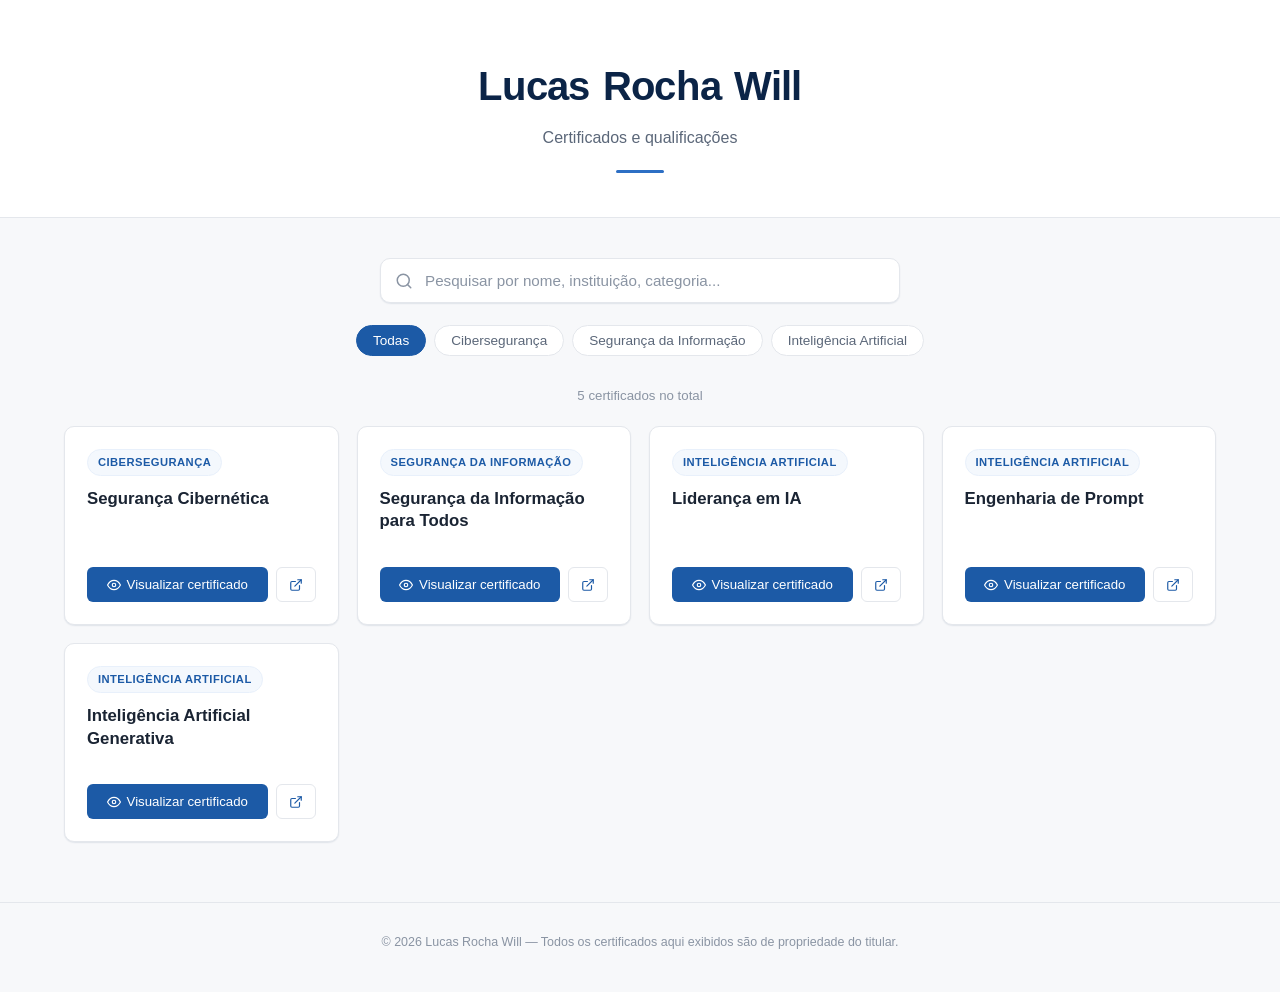
==== commit c7bb93b3: "update fix bugs v2" ====
--- a/index.html
+++ b/index.html
@@ -26,7 +26,7 @@
 <body>
   <header class="cabecalho"><h1 class="cabecalho__nome" id="cabecalho-nome" aria-label="Lucas Rocha Will"></h1><p class="cabecalho__subtitulo">Certificados e qualificações</p><div class="cabecalho__linha" aria-hidden="true"></div></header><main class="container"><section class="barra-ferramentas" aria-label="Busca e filtros de certificados"><div class="busca"><svg class="busca__icone" viewBox="0 0 24 24" fill="none" stroke="currentColor" stroke-width="2" stroke-linecap="round" stroke-linejoin="round" aria-hidden="true"><circle cx="11" cy="11" r="8"></circle><line x1="21" y1="21" x2="16.65" y2="16.65"></line></svg><label for="campo-busca" class="visualmente-oculto">Pesquisar certificados</label><input type="text" id="campo-busca" class="busca__input" placeholder="Pesquisar por nome, instituição, categoria..." autocomplete="off" ></div><div class="filtros" id="filtros" role="group" aria-label="Filtrar por categoria"></div></section><p class="info-resultado" id="info-resultado" aria-live="polite"></p><section class="grid-certificados" id="grid-certificados" aria-live="polite"></section></main><footer class="rodape"><p>&copy; <span id="ano-atual"></span> Lucas Rocha Will — Todos os certificados aqui exibidos são de propriedade do titular.</p></footer><div class="modal-overlay" id="sobreposicao-modal" role="dialog" aria-modal="true" aria-labelledby="modal-titulo"><div class="modal"><div class="modal__header"><div class="modal__titulos"><p class="modal__titulo" id="modal-titulo">Título do certificado</p><p class="modal__subtitulo" id="modal-subtitulo">Instituição</p></div><div class="modal__botoes"><a href="#" target="_blank" rel="noopener" class="btn btn--secundario" id="modal-abrir-nova-aba"><svg viewBox="0 0 24 24" fill="none" stroke="currentColor" stroke-width="2" stroke-linecap="round" stroke-linejoin="round" aria-hidden="true"><path d="M18 13v6a2 2 0 0 1-2 2H5a2 2 0 0 1-2-2V8a2 2 0 0 1 2-2h6"></path><polyline points="15 3 21 3 21 9"></polyline><line x1="10" y1="14" x2="21" y2="3"></line></svg><span>Nova aba</span></a><button class="modal__fechar" id="modal-fechar" aria-label="Fechar visualização"><svg viewBox="0 0 24 24" fill="none" stroke="currentColor" stroke-width="2" stroke-linecap="round" stroke-linejoin="round" aria-hidden="true"><line x1="18" y1="6" x2="6" y2="18"></line><line x1="6" y1="6" x2="18" y2="18"></line></svg></button></div></div><div class="modal__corpo"><iframe id="modal-iframe" title="Visualização do certificado em PDF"></iframe><div class="modal__fallback" id="modal-fallback"><p>Não foi possível exibir o PDF diretamente neste navegador.</p><a href="#" target="_blank" rel="noopener" class="btn btn--principal" id="modal-fallback-link" style="flex:none; padding:10px 20px;"> Abrir PDF em nova aba </a></div></div></div></div>
   <script>
-const certificados=[{titulo:"Segurança Cibernética",instituicao:"",categoria:"Cibersegurança",data:"2026",arquivo:"certificados/seguranca-cibernetica.pdf",palavrasChave:["segurança","cibernética","cibersegurança"]},{titulo:"Segurança da Informação para Todos",instituicao:"",categoria:"Segurança da Informação",data:"2026",arquivo:"certificados/seguranca-da-informacao-para-todos.pdf",palavrasChave:["segurança","informação","segurança da informação"]},{titulo:"Liderança em IA",instituicao:"",categoria:"Inteligência Artificial",data:"2026",arquivo:"certificados/lideranca-em-ia.pdf",palavrasChave:["liderança","IA","inteligência artificial"]},{titulo:"Engenharia de Prompt",instituicao:"",categoria:"Inteligência Artificial",data:"2026",arquivo:"certificados/engenharia-de-prompt.pdf",palavrasChave:["engenharia de prompt","prompt","IA","inteligência artificial"]},{titulo:"Inteligência Artificial Generativa",instituicao:"",categoria:"Inteligência Artificial",data:"2026",arquivo:"certificados/inteligencia-artificial-generativa.pdf",palavrasChave:["inteligência artificial","IA","IA generativa","inteligência artificial generativa"]}];const elementoGrade=document.getElementById('grid-certificados');const elementoBusca=document.getElementById('campo-busca');const elementoFiltros=document.getElementById('filtros');const elementoInfoResultado=document.getElementById('info-resultado');const elementoNomeCabecalho=document.getElementById('cabecalho-nome');const sobreposicaoModal=document.getElementById('sobreposicao-modal');const iframeModal=document.getElementById('modal-iframe');const tituloModal=document.getElementById('modal-titulo');const subtituloModal=document.getElementById('modal-subtitulo');const linkNovaAbaModal=document.getElementById('modal-abrir-nova-aba');const botaoFecharModal=document.getElementById('modal-fechar');const fallbackModal=document.getElementById('modal-fallback');const linkFallbackModal=document.getElementById('modal-fallback-link');let categoriaAtiva='Todas';let ultimoElementoFocado=null;const iconeOlho=`
+const certificados=[{titulo:"Segurança Cibernética",instituicao:"",categoria:"Cibersegurança",data:"",arquivo:"certificados/seguranca-cibernetica.pdf",palavrasChave:["segurança","cibernética","cibersegurança"]},{titulo:"Segurança da Informação para Todos",instituicao:"",categoria:"Segurança da Informação",data:"",arquivo:"certificados/seguranca-da-informacao-para-todos.pdf",palavrasChave:["segurança","informação","segurança da informação"]},{titulo:"Liderança em IA",instituicao:"",categoria:"Inteligência Artificial",data:"",arquivo:"certificados/lideranca-em-ia.pdf",palavrasChave:["liderança","IA","inteligência artificial"]},{titulo:"Engenharia de Prompt",instituicao:"",categoria:"Inteligência Artificial",data:"",arquivo:"certificados/engenharia-de-prompt.pdf",palavrasChave:["engenharia de prompt","prompt","IA","inteligência artificial"]},{titulo:"Inteligência Artificial Generativa",instituicao:"",categoria:"Inteligência Artificial",data:"",arquivo:"certificados/inteligencia-artificial-generativa.pdf",palavrasChave:["inteligência artificial","IA","IA generativa","inteligência artificial generativa"]}];const elementoGrade=document.getElementById('grid-certificados');const elementoBusca=document.getElementById('campo-busca');const elementoFiltros=document.getElementById('filtros');const elementoInfoResultado=document.getElementById('info-resultado');const elementoNomeCabecalho=document.getElementById('cabecalho-nome');const sobreposicaoModal=document.getElementById('sobreposicao-modal');const iframeModal=document.getElementById('modal-iframe');const tituloModal=document.getElementById('modal-titulo');const subtituloModal=document.getElementById('modal-subtitulo');const linkNovaAbaModal=document.getElementById('modal-abrir-nova-aba');const botaoFecharModal=document.getElementById('modal-fechar');const fallbackModal=document.getElementById('modal-fallback');const linkFallbackModal=document.getElementById('modal-fallback-link');let categoriaAtiva='Todas';let ultimoElementoFocado=null;const iconeOlho=`
     <svg viewBox="0 0 24 24" fill="none" stroke="currentColor" stroke-width="2" stroke-linecap="round" stroke-linejoin="round" aria-hidden="true">
       <path d="M1 12s4-8 11-8 11 8 11 8-4 8-11 8-11-8-11-8z"></path>
       <circle cx="12" cy="12" r="3"></circle>
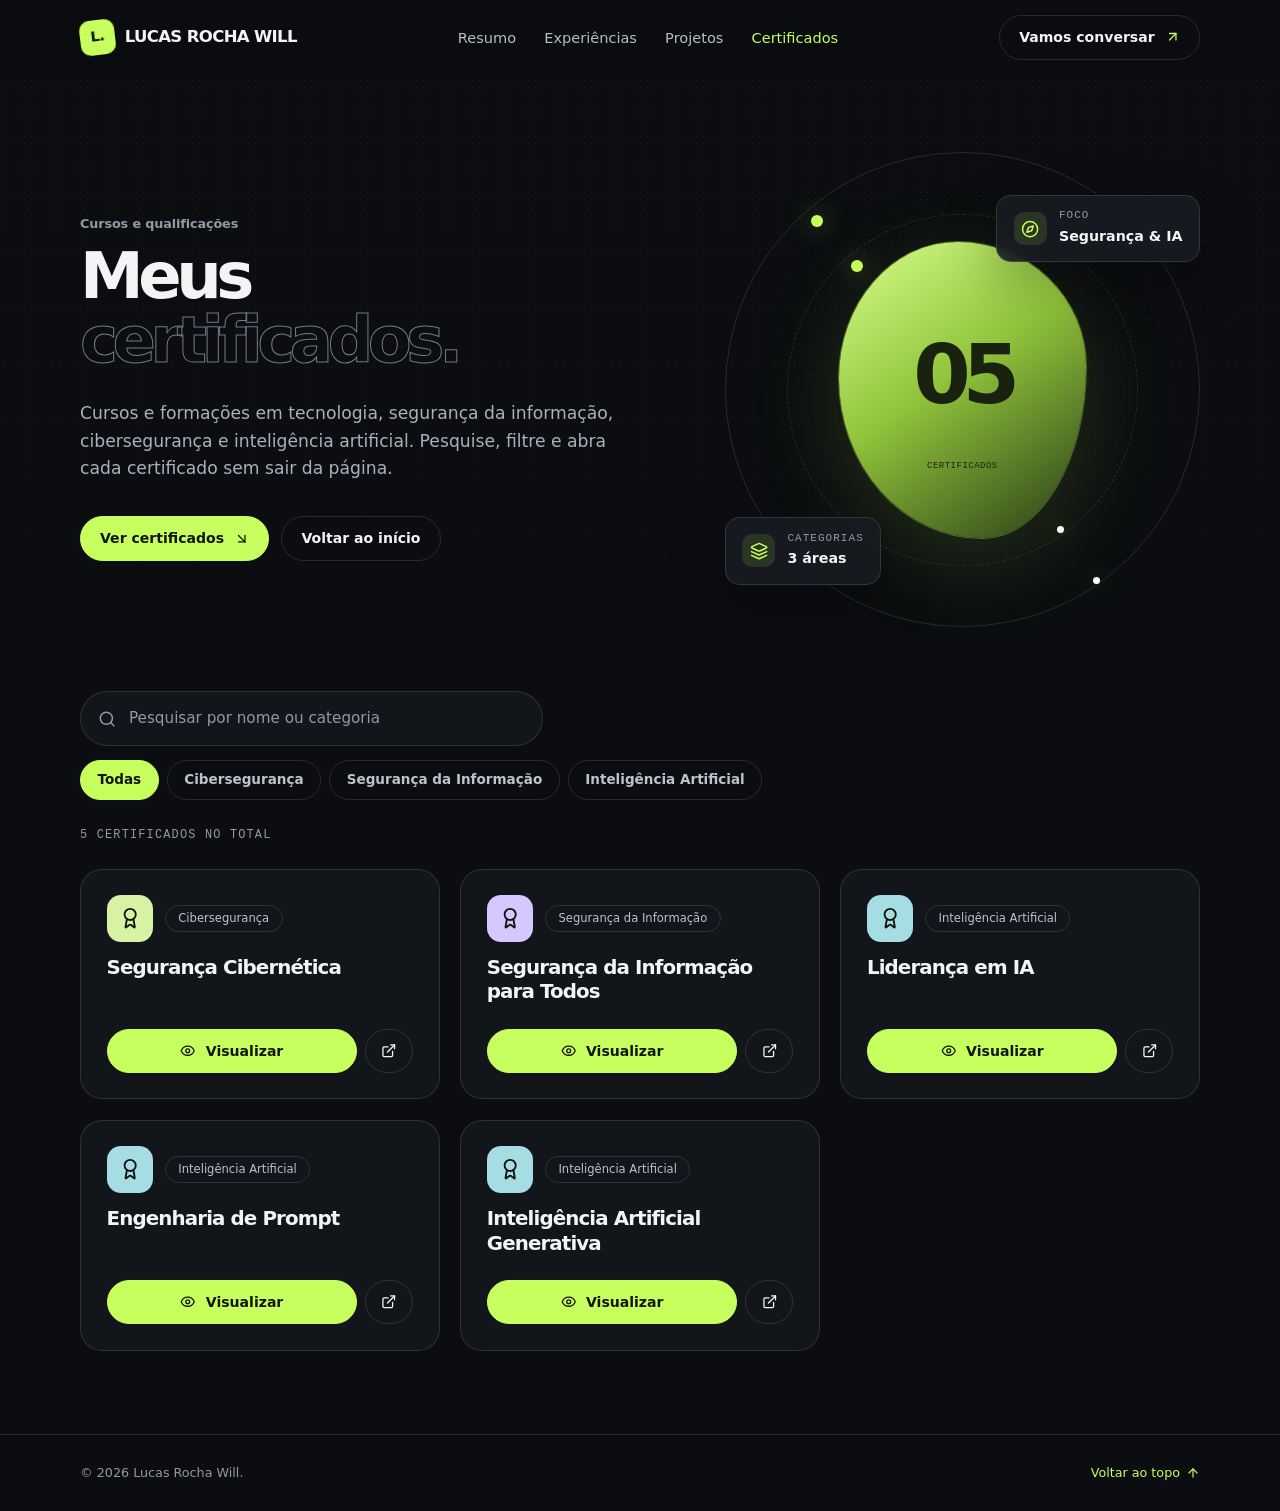
==== commit 136f0b28: "Create index.html" ====
--- a/index.html
+++ b/index.html
@@ -1,81 +1,15 @@
+```html
 <!DOCTYPE html>
 <html lang="pt-BR">
 <head>
-<meta charset="UTF-8">
-<meta name="viewport" content="width=device-width, initial-scale=1.0, viewport-fit=cover">
-<title>Lucas R. W — Meus Certificados</title>
-<meta name="description" content="Todos os certificados de Lucas Rocha Will, cursos e formações nas áreas de tecnologia, informática, segurança da informação, cibersegurança e inteligência artificial.">
-<meta name="author" content="Lucas Rocha Will">
-<meta name="language" content="pt-BR">
-<meta name="robots" content="index, follow">
-<meta name="googlebot" content="index, follow">
-<meta name="keywords" content="lucas will, lucas rocha, lucas rw, Lucas Rocha Will, certificados, certificados profissionais, certificados acadêmicos, cursos, formação, tecnologia, informática, segurança da informação, segurança cibernética, cibersegurança, inteligência artificial, engenharia de prompt">
-<meta name="theme-color" content="#0f172a">
-<meta property="og:title" content="Lucas R. W. — Certificados.">
-<meta property="og:description" content="Confira os certificados e cursos de Lucas Rocha Will nas áreas de tecnologia, informática, segurança da informação, cibersegurança e inteligência artificial.">
-<meta property="og:type" content="website">
-<meta property="og:locale" content="pt_BR">
-<meta property="og:site_name" content="Lucas R. W. — Certificados.">
-<meta property="og:url" content="https://lucsrw.github.io">
-<meta name="twitter:card" content="summary_large_image">
-<meta name="twitter:title" content="Lucas Rocha Will — Meus Certificados">
-<meta name="twitter:description" content="Portfólio de certificados e cursos de Lucas Rocha Will nas áreas de tecnologia, segurança da informação, cibersegurança e inteligência artificial.">
-<style>
-:root{--azul-900:#0b2447;--azul-800:#10315a;--azul-700:#14417a;--azul-600:#1c5aa6;--azul-500:#2d6fc4;--azul-400:#4d8ede;--azul-100:#e8f0fb;--azul-50:#f4f8fd;--branco:#ffffff;--cinza-fundo:#f7f8fa;--cinza-borda:#e4e7ec;--texto-principal:#1a2433;--texto-secundario:#5b6779;--texto-terciario:#8a94a3;--sombra-leve:0 1px 2px rgba(16, 49, 90, 0.06), 0 1px 1px rgba(16, 49, 90, 0.04);--sombra-media:0 8px 24px rgba(16, 49, 90, 0.10);--raio:10px;--raio-peq:6px;--fonte:-apple-system, BlinkMacSystemFont, "Segoe UI", Roboto, "Inter", Helvetica, Arial, sans-serif;--altura-tela:100vh}@supports (height:100dvh){:root{--altura-tela:100dvh}}*{margin:0;padding:0;box-sizing:border-box}html{scroll-behavior:smooth}body{font-family:var(--fonte);background:var(--cinza-fundo);color:var(--texto-principal);line-height:1.5;-webkit-font-smoothing:antialiased}img,svg{display:block;max-width:100%}a{color:inherit;text-decoration:none}button{font-family:inherit;cursor:pointer;border:none;background:none}a:focus-visible,button:focus-visible,input:focus-visible{outline:2px solid var(--azul-500);outline-offset:2px;border-radius:var(--raio-peq)}.cabecalho{background:var(--branco);border-bottom:1px solid var(--cinza-borda);padding:56px 24px 44px;text-align:center}.cabecalho__nome{font-size:clamp(1.75rem, 4vw, 2.5rem);font-weight:700;letter-spacing:-.02em;color:var(--azul-900)}.cabecalho__nome .cabecalho__letra{display:inline-block;opacity:0;transform:translateY(24px) rotate(6deg) scale(.6);filter:blur(4px);animation:encaixarLetra 0.7s cubic-bezier(.2,.9,.25,1.1) forwards;animation-delay:calc(var(--indice-letra) * 45ms)}.cabecalho__nome .cabecalho__espaco{display:inline-block;width:.32em}@keyframes encaixarLetra{0%{opacity:0;transform:translateY(24px) rotate(6deg) scale(.6);filter:blur(4px)}60%{opacity:1;transform:translateY(-3px) rotate(-1deg) scale(1.04);filter:blur(0)}100%{opacity:1;transform:translateY(0) rotate(0) scale(1);filter:blur(0)}}.cabecalho__subtitulo{margin-top:10px;font-size:1rem;color:var(--texto-secundario);font-weight:400;opacity:0;animation:surgirSuave 0.6s ease forwards;animation-delay:0.9s}.cabecalho__linha{width:48px;height:3px;background:var(--azul-500);border-radius:2px;margin:20px auto 0;transform:scaleX(0);animation:expandirLinha 0.6s ease forwards;animation-delay:1.1s}@keyframes surgirSuave{from{opacity:0;transform:translateY(8px)}to{opacity:1;transform:translateY(0)}}@keyframes expandirLinha{to{transform:scaleX(1)}}@media (prefers-reduced-motion:reduce){.cabecalho__nome .cabecalho__letra,.cabecalho__subtitulo,.cabecalho__linha{animation:none!important;opacity:1!important;transform:none!important;filter:none!important}}.container{max-width:1200px;margin:0 auto;padding:0 24px}.barra-ferramentas{padding:40px 0 24px;position:sticky;top:0;background:var(--cinza-fundo);z-index:10}.busca{position:relative;max-width:520px;margin:0 auto 20px}.busca__input{width:100%;padding:13px 16px 13px 44px;font-size:.95rem;color:var(--texto-principal);background:var(--branco);border:1px solid var(--cinza-borda);border-radius:var(--raio);box-shadow:var(--sombra-leve);transition:border-color 0.15s ease,box-shadow 0.15s ease}.busca__input::placeholder{color:var(--texto-terciario)}.busca__input:focus{border-color:var(--azul-500);box-shadow:0 0 0 3px var(--azul-100)}.busca__icone{position:absolute;left:15px;top:50%;transform:translateY(-50%);width:18px;height:18px;color:var(--texto-terciario);pointer-events:none}.filtros{display:flex;flex-wrap:nowrap;justify-content:flex-start;gap:8px;overflow-x:auto;overflow-y:hidden;-webkit-overflow-scrolling:touch;scrollbar-width:none;padding:2px 2px 6px}.filtros::-webkit-scrollbar{display:none}.filtro-btn{padding:7px 16px;font-size:.85rem;font-weight:500;color:var(--texto-secundario);background:var(--branco);border:1px solid var(--cinza-borda);border-radius:999px;transition:all 0.15s ease;white-space:nowrap;flex:0 0 auto}.filtro-btn:hover{border-color:var(--azul-400);color:var(--azul-600)}.filtro-btn.ativo{background:var(--azul-600);border-color:var(--azul-600);color:var(--branco)}@media (min-width:620px){.filtros{justify-content:center;overflow-x:visible;flex-wrap:wrap}}.info-resultado{text-align:center;font-size:.83rem;color:var(--texto-terciario);padding-bottom:20px}.grid-certificados{display:grid;grid-template-columns:1fr;gap:18px;padding-bottom:60px}@media (min-width:620px){.grid-certificados{grid-template-columns:repeat(2,1fr)}}@media (min-width:960px){.grid-certificados{grid-template-columns:repeat(3,1fr)}}@media (min-width:1280px){.grid-certificados{grid-template-columns:repeat(4,1fr)}}.card{background:var(--branco);border:1px solid var(--cinza-borda);border-radius:var(--raio);box-shadow:var(--sombra-leve);padding:22px;display:flex;flex-direction:column;gap:12px;transition:box-shadow 0.2s ease,transform 0.2s ease,border-color 0.2s ease}.card:hover{box-shadow:var(--sombra-media);transform:translateY(-2px);border-color:var(--azul-100)}.card__categoria{display:inline-flex;align-self:flex-start;font-size:.7rem;font-weight:600;letter-spacing:.04em;text-transform:uppercase;color:var(--azul-600);background:var(--azul-50);border:1px solid var(--azul-100);padding:4px 10px;border-radius:999px}.card__titulo{font-size:1.05rem;font-weight:600;color:var(--texto-principal);line-height:1.35}.card__instituicao{font-size:.88rem;color:var(--texto-secundario)}.card__data{font-size:.8rem;color:var(--texto-terciario);margin-top:-4px}.card__acoes{margin-top:auto;padding-top:10px;display:flex;gap:8px;flex-wrap:wrap}.btn{display:inline-flex;align-items:center;justify-content:center;gap:6px;font-size:.83rem;font-weight:500;padding:9px 14px;border-radius:var(--raio-peq);border:1px solid #fff0;transition:background 0.15s ease,border-color 0.15s ease,color 0.15s ease;flex:1;white-space:nowrap}.btn svg{width:14px;height:14px;flex-shrink:0}.btn--principal{background:var(--azul-600);color:var(--branco)}.btn--principal:hover{background:var(--azul-700)}.btn--secundario{background:var(--branco);color:var(--azul-600);border-color:var(--cinza-borda);flex:0 0 auto;padding:9px 12px}.btn--secundario:hover{border-color:var(--azul-400);background:var(--azul-50)}.estado-vazio{grid-column:1 / -1;text-align:center;padding:70px 20px;color:var(--texto-terciario)}.estado-vazio svg{width:40px;height:40px;margin:0 auto 14px;color:var(--azul-100);stroke:var(--azul-300,#9dbde7)}.estado-vazio p{font-size:.95rem}.rodape{text-align:center;padding:30px 20px 40px;font-size:.78rem;color:var(--texto-terciario);border-top:1px solid var(--cinza-borda)}.modal-overlay{position:fixed;inset:0;height:var(--altura-tela);background:rgb(11 36 71 / .55);backdrop-filter:blur(2px);display:flex;align-items:center;justify-content:center;padding:16px;z-index:100;opacity:0;pointer-events:none;transition:opacity 0.2s ease}.modal-overlay.aberto{opacity:1;pointer-events:auto}.modal{background:var(--branco);border-radius:var(--raio);width:100%;max-width:900px;height:min(90vh, 90dvh, 820px);max-height:100%;display:flex;flex-direction:column;overflow:hidden;box-shadow:0 20px 60px rgb(11 36 71 / .35);transform:translateY(10px) scale(.98);transition:transform 0.2s ease}.modal-overlay.aberto .modal{transform:translateY(0) scale(1)}.modal__header{flex-shrink:0;display:flex;align-items:center;justify-content:space-between;gap:12px;padding:16px 20px;padding-top:max(16px, env(safe-area-inset-top));border-bottom:1px solid var(--cinza-borda);flex-wrap:nowrap}.modal__titulos{min-width:0;flex:1 1 auto;overflow:hidden}.modal__titulo{font-size:clamp(.8rem, 3.6vw, .98rem);font-weight:600;color:var(--texto-principal);overflow:hidden;text-overflow:ellipsis;white-space:nowrap}.modal__subtitulo{font-size:.8rem;color:var(--texto-terciario);overflow:hidden;text-overflow:ellipsis;white-space:nowrap}.modal__botoes{display:flex;align-items:center;gap:8px;flex-shrink:0}.modal__fechar{width:34px;height:34px;display:flex;align-items:center;justify-content:center;border-radius:var(--raio-peq);color:var(--texto-secundario);transition:background 0.15s ease,color 0.15s ease;flex-shrink:0}.modal__fechar:hover{background:#fde8e8;color:#c0392b}.modal__fechar svg{width:18px;height:18px}.modal__corpo{flex:1 1 auto;min-height:0;background:var(--cinza-fundo);position:relative}.modal__corpo iframe{width:100%;height:100%;border:none;display:block}.modal__fallback{position:absolute;inset:0;display:none;flex-direction:column;align-items:center;justify-content:center;gap:14px;padding:30px;text-align:center;color:var(--texto-secundario)}.modal__fallback.visivel{display:flex}.visualmente-oculto{position:absolute;width:1px;height:1px;overflow:hidden;clip:rect(0,0,0,0);white-space:nowrap}@media (max-width:619px){.cabecalho{padding:44px 20px 34px}.barra-ferramentas{padding:28px 0 18px}.modal-overlay{padding:0;align-items:stretch;justify-content:stretch}.modal{height:var(--altura-tela);max-height:var(--altura-tela);max-width:100%;border-radius:0}.modal__header{padding:14px 16px;padding-top:max(14px, env(safe-area-inset-top));gap:8px}.modal__botoes .btn--secundario span{display:none}.modal__botoes .btn--secundario{padding:9px}}</style>
+    <meta charset="UTF-8">
+    <meta http-equiv="refresh" content="0; url=https://lucsrw.github.io/public/certificados.html">
+    <title>Redirecionando...</title>
 </head>
 <body>
-  <header class="cabecalho"><h1 class="cabecalho__nome" id="cabecalho-nome" aria-label="Lucas Rocha Will"></h1><p class="cabecalho__subtitulo">Certificados e qualificações</p><div class="cabecalho__linha" aria-hidden="true"></div></header><main class="container"><section class="barra-ferramentas" aria-label="Busca e filtros de certificados"><div class="busca"><svg class="busca__icone" viewBox="0 0 24 24" fill="none" stroke="currentColor" stroke-width="2" stroke-linecap="round" stroke-linejoin="round" aria-hidden="true"><circle cx="11" cy="11" r="8"></circle><line x1="21" y1="21" x2="16.65" y2="16.65"></line></svg><label for="campo-busca" class="visualmente-oculto">Pesquisar certificados</label><input type="text" id="campo-busca" class="busca__input" placeholder="Pesquisar por nome, instituição, categoria..." autocomplete="off" ></div><div class="filtros" id="filtros" role="group" aria-label="Filtrar por categoria"></div></section><p class="info-resultado" id="info-resultado" aria-live="polite"></p><section class="grid-certificados" id="grid-certificados" aria-live="polite"></section></main><footer class="rodape"><p>&copy; <span id="ano-atual"></span> Lucas Rocha Will — Todos os certificados aqui exibidos são de propriedade do titular.</p></footer><div class="modal-overlay" id="sobreposicao-modal" role="dialog" aria-modal="true" aria-labelledby="modal-titulo"><div class="modal"><div class="modal__header"><div class="modal__titulos"><p class="modal__titulo" id="modal-titulo">Título do certificado</p><p class="modal__subtitulo" id="modal-subtitulo">Instituição</p></div><div class="modal__botoes"><a href="#" target="_blank" rel="noopener" class="btn btn--secundario" id="modal-abrir-nova-aba"><svg viewBox="0 0 24 24" fill="none" stroke="currentColor" stroke-width="2" stroke-linecap="round" stroke-linejoin="round" aria-hidden="true"><path d="M18 13v6a2 2 0 0 1-2 2H5a2 2 0 0 1-2-2V8a2 2 0 0 1 2-2h6"></path><polyline points="15 3 21 3 21 9"></polyline><line x1="10" y1="14" x2="21" y2="3"></line></svg><span>Nova aba</span></a><button class="modal__fechar" id="modal-fechar" aria-label="Fechar visualização"><svg viewBox="0 0 24 24" fill="none" stroke="currentColor" stroke-width="2" stroke-linecap="round" stroke-linejoin="round" aria-hidden="true"><line x1="18" y1="6" x2="6" y2="18"></line><line x1="6" y1="6" x2="18" y2="18"></line></svg></button></div></div><div class="modal__corpo"><iframe id="modal-iframe" title="Visualização do certificado em PDF"></iframe><div class="modal__fallback" id="modal-fallback"><p>Não foi possível exibir o PDF diretamente neste navegador.</p><a href="#" target="_blank" rel="noopener" class="btn btn--principal" id="modal-fallback-link" style="flex:none; padding:10px 20px;"> Abrir PDF em nova aba </a></div></div></div></div>
-  <script>
-const certificados=[{titulo:"Segurança Cibernética",instituicao:"",categoria:"Cibersegurança",data:"",arquivo:"certificados/seguranca-cibernetica.pdf",palavrasChave:["segurança","cibernética","cibersegurança"]},{titulo:"Segurança da Informação para Todos",instituicao:"",categoria:"Segurança da Informação",data:"",arquivo:"certificados/seguranca-da-informacao-para-todos.pdf",palavrasChave:["segurança","informação","segurança da informação"]},{titulo:"Liderança em IA",instituicao:"",categoria:"Inteligência Artificial",data:"",arquivo:"certificados/lideranca-em-ia.pdf",palavrasChave:["liderança","IA","inteligência artificial"]},{titulo:"Engenharia de Prompt",instituicao:"",categoria:"Inteligência Artificial",data:"",arquivo:"certificados/engenharia-de-prompt.pdf",palavrasChave:["engenharia de prompt","prompt","IA","inteligência artificial"]},{titulo:"Inteligência Artificial Generativa",instituicao:"",categoria:"Inteligência Artificial",data:"",arquivo:"certificados/inteligencia-artificial-generativa.pdf",palavrasChave:["inteligência artificial","IA","IA generativa","inteligência artificial generativa"]}];const elementoGrade=document.getElementById('grid-certificados');const elementoBusca=document.getElementById('campo-busca');const elementoFiltros=document.getElementById('filtros');const elementoInfoResultado=document.getElementById('info-resultado');const elementoNomeCabecalho=document.getElementById('cabecalho-nome');const sobreposicaoModal=document.getElementById('sobreposicao-modal');const iframeModal=document.getElementById('modal-iframe');const tituloModal=document.getElementById('modal-titulo');const subtituloModal=document.getElementById('modal-subtitulo');const linkNovaAbaModal=document.getElementById('modal-abrir-nova-aba');const botaoFecharModal=document.getElementById('modal-fechar');const fallbackModal=document.getElementById('modal-fallback');const linkFallbackModal=document.getElementById('modal-fallback-link');let categoriaAtiva='Todas';let ultimoElementoFocado=null;const iconeOlho=`
-    <svg viewBox="0 0 24 24" fill="none" stroke="currentColor" stroke-width="2" stroke-linecap="round" stroke-linejoin="round" aria-hidden="true">
-      <path d="M1 12s4-8 11-8 11 8 11 8-4 8-11 8-11-8-11-8z"></path>
-      <circle cx="12" cy="12" r="3"></circle>
-    </svg>`;const iconeExterno=`
-    <svg viewBox="0 0 24 24" fill="none" stroke="currentColor" stroke-width="2" stroke-linecap="round" stroke-linejoin="round" aria-hidden="true">
-      <path d="M18 13v6a2 2 0 0 1-2 2H5a2 2 0 0 1-2-2V8a2 2 0 0 1 2-2h6"></path>
-      <polyline points="15 3 21 3 21 9"></polyline>
-      <line x1="10" y1="14" x2="21" y2="3"></line>
-    </svg>`;function animarNomeCabecalho(){const nome='Lucas Rocha Will';elementoNomeCabecalho.innerHTML=nome.split('').map((caractere,indice)=>{if(caractere===' '){return'<span class="cabecalho__espaco" aria-hidden="true"></span>'}
-return `<span class="cabecalho__letra" style="--indice-letra:${indice}" aria-hidden="true">${escaparHtml(caractere)}</span>`}).join('')}
-function montarFiltros(){const categorias=['Todas',...new Set(certificados.map(c=>c.categoria))];elementoFiltros.innerHTML=categorias.map(cat=>`
-      <button
-        class="filtro-btn ${cat === categoriaAtiva ? 'ativo' : ''}"
-        data-categoria="${escaparHtml(cat)}"
-        aria-pressed="${cat === categoriaAtiva}"
-      >${escaparHtml(cat)}</button>
-    `).join('');elementoFiltros.querySelectorAll('.filtro-btn').forEach(botao=>{botao.addEventListener('click',()=>{categoriaAtiva=botao.dataset.categoria;montarFiltros();renderizarCertificados()})})}
-function normalizar(texto){return(texto||'').toString().toLowerCase().normalize('NFD').replace(/[\u0300-\u036f]/g,'')}
-function escaparHtml(texto){const div=document.createElement('div');div.textContent=texto;return div.innerHTML}
-function filtrarCertificados(){const termo=normalizar(elementoBusca.value.trim());return certificados.filter(certificado=>{const combinaCategoria=categoriaAtiva==='Todas'||certificado.categoria===categoriaAtiva;if(!combinaCategoria)return!1;if(!termo)return!0;const camposBusca=normalizar([certificado.titulo,certificado.instituicao,certificado.categoria,...(certificado.palavrasChave||[])].join(' '));return camposBusca.includes(termo)})}
-function renderizarCertificados(){const resultado=filtrarCertificados();if(resultado.length===0){elementoGrade.innerHTML=`
-        <div class="estado-vazio">
-          <svg viewBox="0 0 24 24" fill="none" stroke="currentColor" stroke-width="1.5" stroke-linecap="round" stroke-linejoin="round" aria-hidden="true">
-            <path d="M14 2H6a2 2 0 0 0-2 2v16a2 2 0 0 0 2 2h12a2 2 0 0 0 2-2V8z"></path>
-            <polyline points="14 2 14 8 20 8"></polyline>
-          </svg>
-          <p>Nenhum certificado encontrado.</p>
-        </div>
-      `;elementoInfoResultado.textContent='';return}
-elementoGrade.innerHTML=resultado.map((certificado,indice)=>`
-      <article class="card">
-        <span class="card__categoria">${escaparHtml(certificado.categoria)}</span>
-        <h2 class="card__titulo">${escaparHtml(certificado.titulo)}</h2>
-        <p class="card__instituicao">${escaparHtml(certificado.instituicao)}</p>
-        ${certificado.data ? `<p class="card__data">${escaparHtml(certificado.data)}</p>` : ''}
-        <div class="card__acoes">
-          <button class="btn btn--principal" data-abrir-modal="${indice}">
-            ${iconeOlho}
-            Visualizar certificado
-          </button>
-          <a class="btn btn--secundario" href="${escaparHtml(certificado.arquivo)}" target="_blank" rel="noopener" aria-label="Abrir ${escaparHtml(certificado.titulo)} em nova aba">
-            ${iconeExterno}
-          </a>
-        </div>
-      </article>
-    `).join('');elementoGrade.querySelectorAll('[data-abrir-modal]').forEach(botao=>{botao.addEventListener('click',()=>{const certificado=resultado[Number(botao.dataset.abrirModal)];abrirModal(certificado)})});const total=certificados.length;const encontrados=resultado.length;elementoInfoResultado.textContent=(elementoBusca.value.trim()||categoriaAtiva!=='Todas')?`${encontrados} de ${total} certificado${total !== 1 ? 's' : ''} encontrado${encontrados !== 1 ? 's' : ''}`:`${total} certificado${total !== 1 ? 's' : ''} no total`}
-function abrirModal(certificado){ultimoElementoFocado=document.activeElement;tituloModal.textContent=certificado.titulo;subtituloModal.textContent=certificado.instituicao;linkNovaAbaModal.href=certificado.arquivo;linkFallbackModal.href=certificado.arquivo;fallbackModal.classList.remove('visivel');iframeModal.style.display='block';iframeModal.src=certificado.arquivo;iframeModal.onerror=()=>{iframeModal.style.display='none';fallbackModal.classList.add('visivel')};sobreposicaoModal.classList.add('aberto');document.body.style.overflow='hidden';botaoFecharModal.focus()}
-function fecharModal(){sobreposicaoModal.classList.remove('aberto');document.body.style.overflow='';iframeModal.src='';if(ultimoElementoFocado){ultimoElementoFocado.focus()}}
-botaoFecharModal.addEventListener('click',fecharModal);sobreposicaoModal.addEventListener('click',(evento)=>{if(evento.target===sobreposicaoModal)fecharModal();});document.addEventListener('keydown',(evento)=>{if(evento.key==='Escape'&&sobreposicaoModal.classList.contains('aberto')){fecharModal()}});elementoBusca.addEventListener('input',renderizarCertificados);document.getElementById('ano-atual').textContent=new Date().getFullYear();animarNomeCabecalho();montarFiltros();renderizarCertificados()
-  </script>
+    <script>
+        window.location.replace("https://lucsrw.github.io/public/certificados.html");
+    </script>
 </body>
-</html>+</html>
+```
